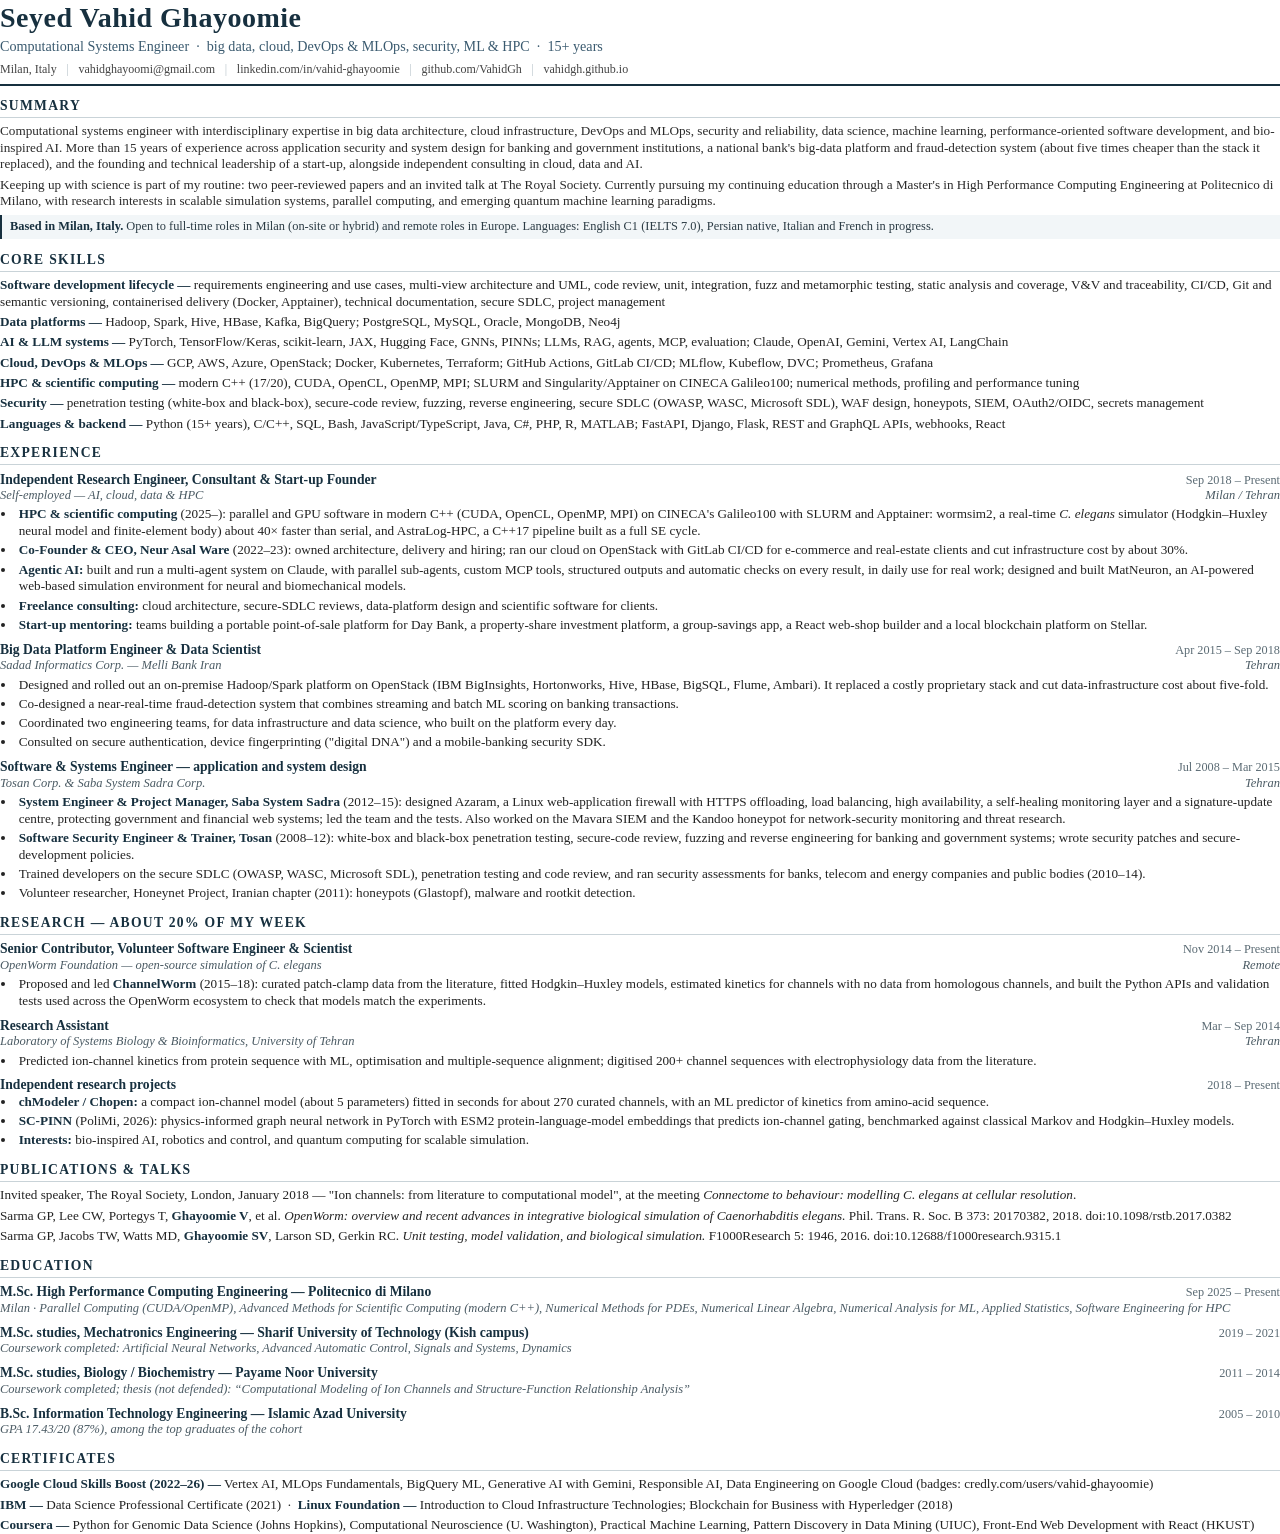
==== cv/cv.html @ 1db9ad7b "My one-page personal site" ====
<!DOCTYPE html>
<html lang="en">
<head>
<meta charset="UTF-8">
<meta name="robots" content="noindex">
<title>Seyed Vahid Ghayoomie — CV</title>
<!-- Source of CV-SeyedVahidGhayoomie.pdf (public version: no phone number).
     Rebuild:  python3 -m weasyprint cv/cv.html cv/CV-SeyedVahidGhayoomie.pdf  -->
<style>
  @page { size: A4; margin: 11mm 13mm 10mm 13mm; }
  * { box-sizing: border-box; }
  body { font-family: "Times New Roman", "Liberation Serif", Times, serif;
         font-size: 9.9pt; line-height: 1.26; color: #232323; margin: 0; }
  .name { font-size: 21pt; font-weight: 700; letter-spacing: .5px; color: #17303f; margin: 0 0 2pt 0; }
  .tagline { font-size: 10.6pt; color: #3a5a6f; margin: 0 0 5pt 0; }
  .contact { font-size: 9pt; color: #444; margin: 0 0 3pt 0; }
  .contact a { color: #444; text-decoration: none; }
  .contact .sep { color: #b7c3c9; margin: 0 5pt; }
  .header-rule { border: none; border-top: 1.6pt solid #17303f; margin: 5pt 0 8pt 0; }
  h2 { font-size: 10.2pt; letter-spacing: 1.3px; text-transform: uppercase; color: #17303f;
       font-weight: 700; margin: 9pt 0 4pt 0; padding-bottom: 2pt; border-bottom: .9pt solid #c9d3d8;
       page-break-after: avoid; break-after: avoid; }
  h2:first-of-type { margin-top: 0; }
  .summary { margin: 0 0 3pt 0; color: #2b2b2b; }
  .avail { margin: 4pt 0 0 0; padding: 3pt 6pt; background: #f2f6f8; border-left: 2.2pt solid #17303f;
           font-size: 9.3pt; color: #2b3b44; }
  .entry { margin-bottom: 5.5pt; }
  .entry-row, .entry-sub { break-after: avoid; page-break-after: avoid; }
  ul.bullets li { break-inside: avoid; page-break-inside: avoid; }
  .entry:last-child { margin-bottom: 0; }
  .entry-row { display: flex; justify-content: space-between; align-items: baseline; gap: 10pt; }
  .entry-title { font-weight: 700; font-size: 10.2pt; color: #17303f; }
  .entry-date { font-size: 9.2pt; color: #5b6b74; white-space: nowrap; }
  .entry-sub { display: flex; justify-content: space-between; align-items: baseline; font-style: italic;
               color: #4a5a63; font-size: 9.4pt; margin-bottom: 2pt; gap: 10pt; }
  ul.bullets { margin: 0; padding-left: 12pt; }
  ul.bullets li { margin-bottom: 2pt; padding-left: 2pt; }
  ul.bullets li:last-child { margin-bottom: 0; }
  .skills-row { margin-bottom: 2.8pt; }
  .skills-row:last-child { margin-bottom: 0; }
  .skills-label { font-weight: 700; color: #17303f; }
  .pub { margin: 0 0 3pt 0; }
  .pub:last-child { margin-bottom: 0; }
  .two { display: flex; gap: 14pt; }
  .two > div { flex: 1 1 0; }
  strong { color: #17303f; }
  a { color: #17303f; text-decoration: none; }
</style>
</head>
<body>
  <div class="name">Seyed Vahid Ghayoomie</div>
  <div class="tagline">Computational Systems Engineer &nbsp;·&nbsp; big data, cloud, DevOps &amp; MLOps, security, ML &amp; HPC &nbsp;·&nbsp; 15+ years</div>
  <div class="contact">
    Milan, Italy <span class="sep">|</span>
    <a href="mailto:vahidghayoomi@gmail.com">vahidghayoomi@gmail.com</a> <span class="sep">|</span>
    <a href="https://www.linkedin.com/in/vahid-ghayoomie">linkedin.com/in/vahid-ghayoomie</a> <span class="sep">|</span>
    <a href="https://github.com/VahidGh">github.com/VahidGh</a> <span class="sep">|</span>
    <a href="https://vahidgh.github.io">vahidgh.github.io</a>
  </div>
  <hr class="header-rule">

  <h2>Summary</h2>
  <p class="summary">Computational systems engineer with interdisciplinary expertise in big data architecture, cloud
  infrastructure, DevOps and MLOps, security and reliability, data science, machine learning, performance-oriented software
  development,
  and bio-inspired AI. More than 15 years of experience across application security and system design for banking and
  government institutions, a national bank's big-data platform and fraud-detection system (about five times cheaper than the
  stack it replaced), and the founding and technical leadership of a start-up, alongside independent consulting in cloud,
  data and AI.</p>
  <p class="summary">Keeping up with science is part of my routine: two peer-reviewed papers and an invited talk at The Royal
  Society. Currently pursuing my continuing education through a Master's in High Performance Computing Engineering at
  Politecnico di Milano, with research interests in scalable simulation systems, parallel computing, and emerging quantum
  machine learning paradigms.</p>
  <p class="avail"><strong>Based in Milan, Italy.</strong> Open to full-time roles in Milan (on-site or hybrid) and remote roles
  in Europe. Languages: English C1 (IELTS 7.0), Persian native, Italian and French in progress.</p>

  <h2>Core Skills</h2>
  <div class="skills-row"><span class="skills-label">Software development lifecycle —</span> requirements engineering and use
    cases, multi-view architecture and UML, code review, unit, integration, fuzz and metamorphic testing, static analysis and
    coverage, V&amp;V and traceability, CI/CD, Git and semantic versioning, containerised delivery (Docker, Apptainer),
    technical documentation, secure SDLC, project management</div>
  <div class="skills-row"><span class="skills-label">Data platforms —</span> Hadoop, Spark, Hive, HBase, Kafka, BigQuery; PostgreSQL,
    MySQL, Oracle, MongoDB, Neo4j</div>
  <div class="skills-row"><span class="skills-label">AI &amp; LLM systems —</span> PyTorch, TensorFlow/Keras, scikit-learn, JAX,
    Hugging Face, GNNs, PINNs; LLMs, RAG, agents, MCP, evaluation; Claude, OpenAI, Gemini, Vertex AI, LangChain</div>
  <div class="skills-row"><span class="skills-label">Cloud, DevOps &amp; MLOps —</span> GCP, AWS, Azure, OpenStack; Docker,
    Kubernetes, Terraform; GitHub Actions, GitLab CI/CD; MLflow, Kubeflow, DVC; Prometheus, Grafana</div>
  <div class="skills-row"><span class="skills-label">HPC &amp; scientific computing —</span> modern C++ (17/20), CUDA, OpenCL,
    OpenMP, MPI; SLURM and Singularity/Apptainer on CINECA Galileo100; numerical methods, profiling and performance
    tuning</div>
  <div class="skills-row"><span class="skills-label">Security —</span> penetration testing (white-box and black-box),
    secure-code review, fuzzing, reverse engineering, secure SDLC (OWASP, WASC, Microsoft SDL), WAF design, honeypots, SIEM,
    OAuth2/OIDC, secrets management</div>
  <div class="skills-row"><span class="skills-label">Languages &amp; backend —</span> Python (15+ years), C/C++, SQL, Bash,
    JavaScript/TypeScript, Java, C#, PHP, R, MATLAB; FastAPI, Django, Flask, REST and GraphQL APIs, webhooks, React</div>

  <h2>Experience</h2>
  <div class="entry">
    <div class="entry-row"><span class="entry-title">Independent Research Engineer, Consultant &amp; Start-up Founder</span><span class="entry-date">Sep 2018 – Present</span></div>
    <div class="entry-sub"><span>Self-employed — AI, cloud, data &amp; HPC</span><span>Milan / Tehran</span></div>
    <ul class="bullets">
      <li><strong>HPC &amp; scientific computing</strong> (2025–): parallel and GPU software in modern C++ (CUDA, OpenCL, OpenMP,
        MPI) on CINECA's Galileo100 with SLURM and Apptainer: wormsim2, a real-time <em>C. elegans</em> simulator (Hodgkin–Huxley
        neural model and finite-element body) about 40× faster than serial, and AstraLog-HPC, a C++17 pipeline built as a full
        SE cycle.</li>
      <li><strong>Co-Founder &amp; CEO, Neur Asal Ware</strong> (2022–23): owned architecture, delivery and hiring; ran our cloud on
        OpenStack with GitLab CI/CD for e-commerce and real-estate clients and cut infrastructure cost by about 30%.</li>
      <li><strong>Agentic AI:</strong> built and run a multi-agent system on Claude, with parallel sub-agents, custom MCP tools,
        structured outputs and automatic checks on every result, in daily use for real work; designed and built MatNeuron,
        an AI-powered web-based simulation environment for neural and biomechanical models.</li>
      <li><strong>Freelance consulting:</strong> cloud architecture, secure-SDLC reviews, data-platform design and scientific
        software for clients.</li>
      <li><strong>Start-up mentoring:</strong> teams building a portable point-of-sale platform for Day Bank, a
        property-share investment platform, a group-savings app, a React web-shop builder and a local blockchain platform on
        Stellar.</li>
    </ul>
  </div>
  <div class="entry">
    <div class="entry-row"><span class="entry-title">Big Data Platform Engineer &amp; Data Scientist</span><span class="entry-date">Apr 2015 – Sep 2018</span></div>
    <div class="entry-sub"><span>Sadad Informatics Corp. — Melli Bank Iran</span><span>Tehran</span></div>
    <ul class="bullets">
      <li>Designed and rolled out an on-premise Hadoop/Spark platform on OpenStack (IBM BigInsights, Hortonworks, Hive, HBase,
        BigSQL, Flume, Ambari). It replaced a costly proprietary stack and cut data-infrastructure cost about five-fold.</li>
      <li>Co-designed a near-real-time fraud-detection system that combines streaming and batch ML scoring on banking
        transactions.</li>
      <li>Coordinated two engineering teams, for data infrastructure and data science, who built on the platform every day.</li>
      <li>Consulted on secure authentication, device fingerprinting ("digital DNA") and a mobile-banking security SDK.</li>
    </ul>
  </div>
  <div class="entry">
    <div class="entry-row"><span class="entry-title">Software &amp; Systems Engineer — application and system design</span><span class="entry-date">Jul 2008 – Mar 2015</span></div>
    <div class="entry-sub"><span>Tosan Corp. &amp; Saba System Sadra Corp.</span><span>Tehran</span></div>
    <ul class="bullets">
      <li><strong>System Engineer &amp; Project Manager, Saba System Sadra</strong> (2012–15): designed Azaram, a Linux
        web-application firewall with HTTPS offloading, load balancing, high availability, a self-healing monitoring layer and
        a signature-update centre, protecting government and financial web systems; led the team and the tests. Also worked
        on the Mavara SIEM and the Kandoo honeypot for network-security monitoring and threat research.</li>
      <li><strong>Software Security Engineer &amp; Trainer, Tosan</strong> (2008–12): white-box and black-box penetration
        testing, secure-code review, fuzzing and reverse engineering for banking and government systems; wrote security
        patches and secure-development policies.</li>
      <li>Trained developers on the secure SDLC (OWASP, WASC, Microsoft SDL), penetration testing and code review, and ran
        security assessments for banks, telecom and energy companies and public bodies (2010–14).</li>
      <li>Volunteer researcher, Honeynet Project, Iranian chapter (2011): honeypots (Glastopf), malware and rootkit detection.</li>
    </ul>
  </div>

  <h2>Research — about 20% of my week</h2>
  <div class="entry">
    <div class="entry-row"><span class="entry-title">Senior Contributor, Volunteer Software Engineer &amp; Scientist</span><span class="entry-date">Nov 2014 – Present</span></div>
    <div class="entry-sub"><span>OpenWorm Foundation — open-source simulation of <em>C. elegans</em></span><span>Remote</span></div>
    <ul class="bullets">
      <li>Proposed and led <strong>ChannelWorm</strong> (2015–18): curated patch-clamp data from the literature, fitted
        Hodgkin–Huxley models, estimated kinetics for channels with no data from homologous channels, and built the Python
        APIs and validation tests used across the OpenWorm ecosystem to check that models match the experiments.</li>
    </ul>
  </div>
  <div class="entry">
    <div class="entry-row"><span class="entry-title">Research Assistant</span><span class="entry-date">Mar – Sep 2014</span></div>
    <div class="entry-sub"><span>Laboratory of Systems Biology &amp; Bioinformatics, University of Tehran</span><span>Tehran</span></div>
    <ul class="bullets">
      <li>Predicted ion-channel kinetics from protein sequence with ML, optimisation and multiple-sequence alignment; digitised
        200+ channel sequences with electrophysiology data from the literature.</li>
    </ul>
  </div>
  <div class="entry">
    <div class="entry-row"><span class="entry-title">Independent research projects</span><span class="entry-date">2018 – Present</span></div>
    <ul class="bullets">
      <li><strong>chModeler / Chopen:</strong> a compact ion-channel model (about 5 parameters) fitted in seconds for about
        270 curated channels, with an ML predictor of kinetics from amino-acid sequence.</li>
      <li><strong>SC-PINN</strong> (PoliMi, 2026): physics-informed graph neural network in PyTorch with ESM2
        protein-language-model embeddings that predicts ion-channel gating, benchmarked against classical Markov and
        Hodgkin–Huxley models.</li>
      <li><strong>Interests:</strong> bio-inspired AI, robotics and control, and quantum computing for scalable simulation.</li>
    </ul>
  </div>

  <h2>Publications &amp; Talks</h2>
  <p class="pub">Invited speaker, The Royal Society, London, January 2018 — "Ion channels: from literature to computational
    model", at the meeting <em>Connectome to behaviour: modelling C. elegans at cellular resolution</em>.</p>
  <p class="pub">Sarma GP, Lee CW, Portegys T, <strong>Ghayoomie V</strong>, et al. <em>OpenWorm: overview and recent advances
    in integrative biological simulation of Caenorhabditis elegans.</em> Phil. Trans. R. Soc. B 373: 20170382, 2018.
    doi:10.1098/rstb.2017.0382</p>
  <p class="pub">Sarma GP, Jacobs TW, Watts MD, <strong>Ghayoomie SV</strong>, Larson SD, Gerkin RC. <em>Unit testing, model
    validation, and biological simulation.</em> F1000Research 5: 1946, 2016. doi:10.12688/f1000research.9315.1</p>

  <h2>Education</h2>
  <div class="entry">
    <div class="entry-row"><span class="entry-title">M.Sc. High Performance Computing Engineering — Politecnico di Milano</span><span class="entry-date">Sep 2025 – Present</span></div>
    <div class="entry-sub"><span>Milan · Parallel Computing (CUDA/OpenMP), Advanced Methods for Scientific Computing (modern C++),
      Numerical Methods for PDEs, Numerical Linear Algebra, Numerical Analysis for ML, Applied Statistics, Software Engineering for HPC</span></div>
  </div>
  <div class="entry">
    <div class="entry-row"><span class="entry-title">M.Sc. studies, Mechatronics Engineering — Sharif University of Technology (Kish campus)</span><span class="entry-date">2019 – 2021</span></div>
    <div class="entry-sub"><span>Coursework completed: Artificial Neural Networks, Advanced Automatic Control, Signals and Systems, Dynamics</span></div>
  </div>
  <div class="entry">
    <div class="entry-row"><span class="entry-title">M.Sc. studies, Biology / Biochemistry — Payame Noor University</span><span class="entry-date">2011 – 2014</span></div>
    <div class="entry-sub"><span>Coursework completed; thesis (not defended): “Computational Modeling of Ion Channels and
      Structure-Function Relationship Analysis”</span></div>
  </div>
  <div class="entry">
    <div class="entry-row"><span class="entry-title">B.Sc. Information Technology Engineering — Islamic Azad University</span><span class="entry-date">2005 – 2010</span></div>
    <div class="entry-sub"><span>GPA 17.43/20 (87%), among the top graduates of the cohort</span></div>
  </div>

  <h2>Certificates</h2>
  <div class="skills-row"><span class="skills-label">Google Cloud Skills Boost (2022–26) —</span> Vertex AI, MLOps Fundamentals,
    BigQuery ML, Generative AI with Gemini, Responsible AI, Data Engineering on Google Cloud (badges:
    credly.com/users/vahid-ghayoomie)</div>
  <div class="skills-row"><span class="skills-label">IBM —</span> Data Science Professional Certificate (2021) &nbsp;·&nbsp;
    <span class="skills-label">Linux Foundation —</span> Introduction to Cloud Infrastructure Technologies; Blockchain for
    Business with Hyperledger (2018)</div>
  <div class="skills-row"><span class="skills-label">Coursera —</span> Python for Genomic Data Science (Johns Hopkins),
    Computational Neuroscience (U. Washington), Practical Machine Learning, Pattern Discovery in Data Mining (UIUC), Front-End
    Web Development with React (HKUST)</div>
</body>
</html>
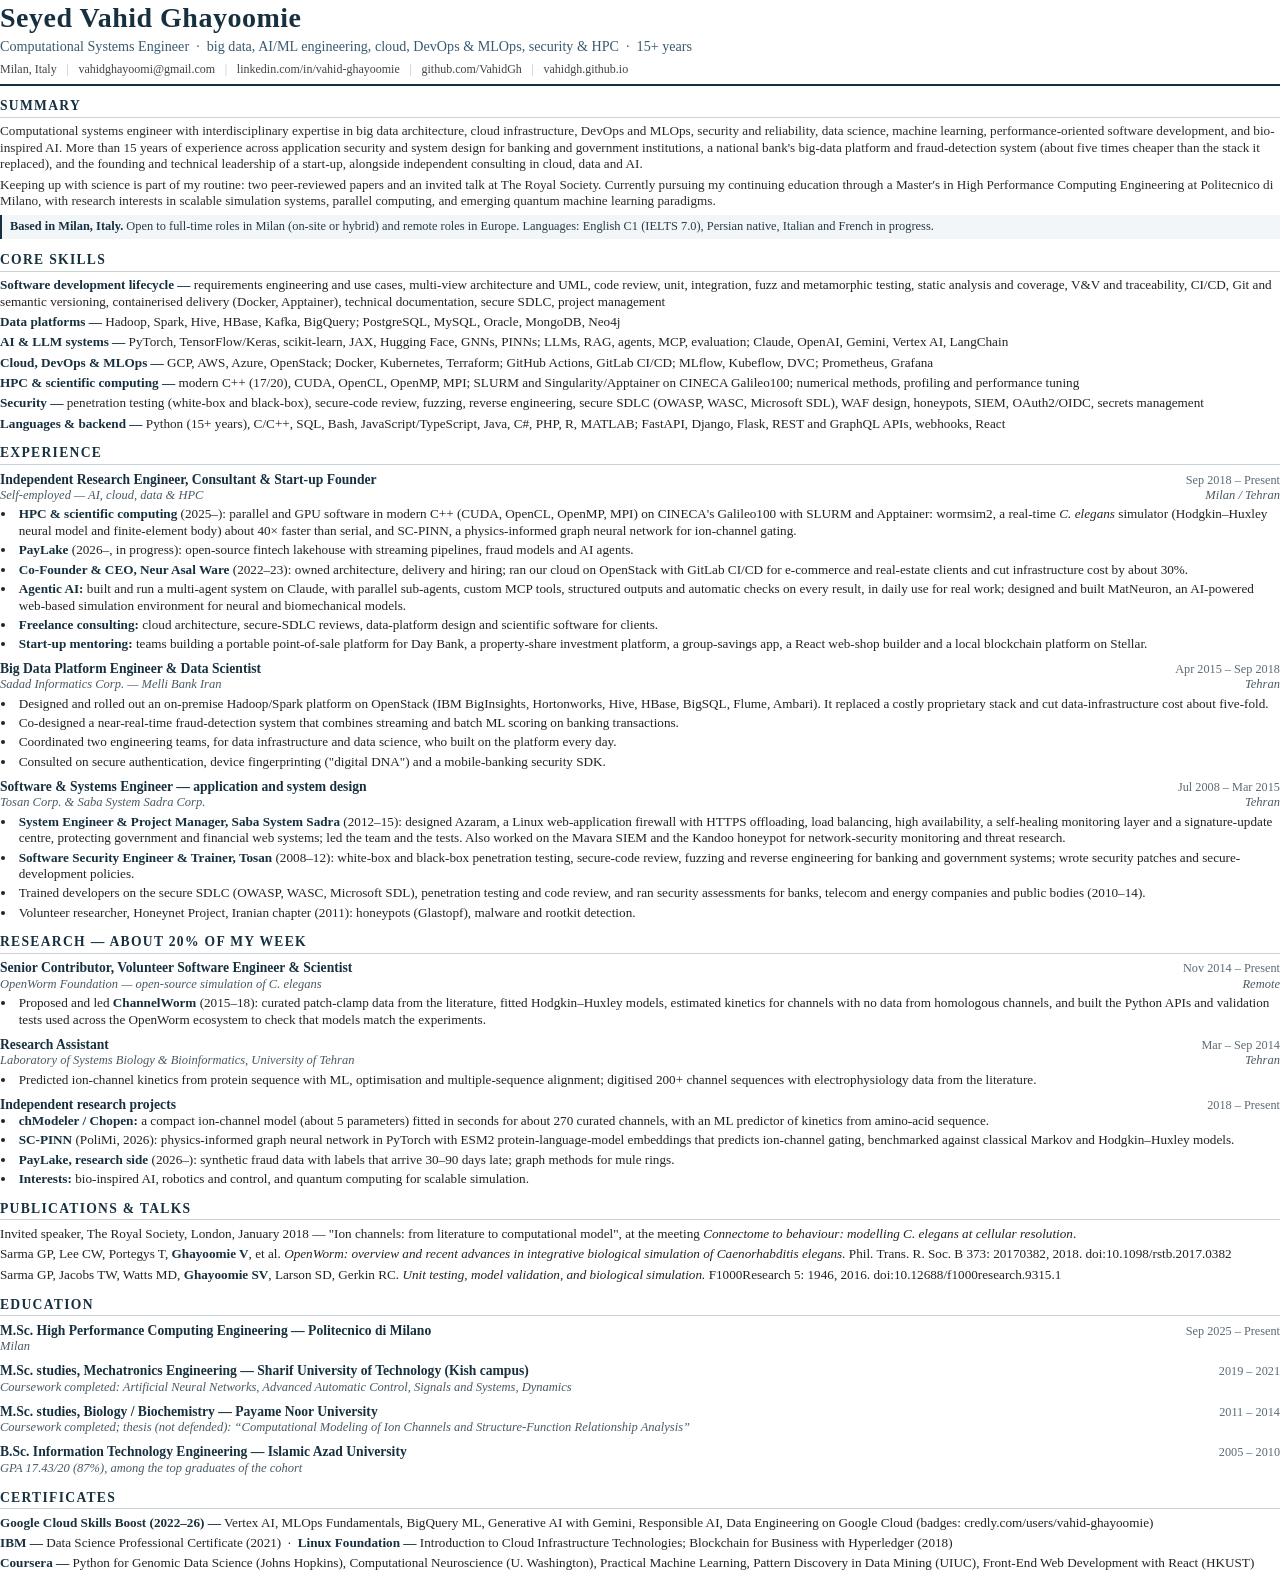
==== commit d1ac3d0d: "Name in hero and header, SC-PINN, PayLake research, CV update" ====
--- a/cv/cv.html
+++ b/cv/cv.html
@@ -49,7 +49,7 @@
 </head>
 <body>
   <div class="name">Seyed Vahid Ghayoomie</div>
-  <div class="tagline">Computational Systems Engineer &nbsp;·&nbsp; big data, cloud, DevOps &amp; MLOps, security, ML &amp; HPC &nbsp;·&nbsp; 15+ years</div>
+  <div class="tagline">Computational Systems Engineer &nbsp;·&nbsp; big data, AI/ML engineering, cloud, DevOps &amp; MLOps, security &amp; HPC &nbsp;·&nbsp; 15+ years</div>
   <div class="contact">
     Milan, Italy <span class="sep">|</span>
     <a href="mailto:vahidghayoomi@gmail.com">vahidghayoomi@gmail.com</a> <span class="sep">|</span>
@@ -101,8 +101,9 @@
     <ul class="bullets">
       <li><strong>HPC &amp; scientific computing</strong> (2025–): parallel and GPU software in modern C++ (CUDA, OpenCL, OpenMP,
         MPI) on CINECA's Galileo100 with SLURM and Apptainer: wormsim2, a real-time <em>C. elegans</em> simulator (Hodgkin–Huxley
-        neural model and finite-element body) about 40× faster than serial, and AstraLog-HPC, a C++17 pipeline built as a full
-        SE cycle.</li>
+        neural model and finite-element body) about 40× faster than serial, and SC-PINN, a physics-informed graph neural network for
+        ion-channel gating.</li>
+      <li><strong>PayLake</strong> (2026–, in progress): open-source fintech lakehouse with streaming pipelines, fraud models and AI agents.</li>
       <li><strong>Co-Founder &amp; CEO, Neur Asal Ware</strong> (2022–23): owned architecture, delivery and hiring; ran our cloud on
         OpenStack with GitLab CI/CD for e-commerce and real-estate clients and cut infrastructure cost by about 30%.</li>
       <li><strong>Agentic AI:</strong> built and run a multi-agent system on Claude, with parallel sub-agents, custom MCP tools,
@@ -170,6 +171,7 @@
       <li><strong>SC-PINN</strong> (PoliMi, 2026): physics-informed graph neural network in PyTorch with ESM2
         protein-language-model embeddings that predicts ion-channel gating, benchmarked against classical Markov and
         Hodgkin–Huxley models.</li>
+      <li><strong>PayLake, research side</strong> (2026–): synthetic fraud data with labels that arrive 30–90 days late; graph methods for mule rings.</li>
       <li><strong>Interests:</strong> bio-inspired AI, robotics and control, and quantum computing for scalable simulation.</li>
     </ul>
   </div>
@@ -186,8 +188,7 @@
   <h2>Education</h2>
   <div class="entry">
     <div class="entry-row"><span class="entry-title">M.Sc. High Performance Computing Engineering — Politecnico di Milano</span><span class="entry-date">Sep 2025 – Present</span></div>
-    <div class="entry-sub"><span>Milan · Parallel Computing (CUDA/OpenMP), Advanced Methods for Scientific Computing (modern C++),
-      Numerical Methods for PDEs, Numerical Linear Algebra, Numerical Analysis for ML, Applied Statistics, Software Engineering for HPC</span></div>
+    <div class="entry-sub"><span>Milan</span></div>
   </div>
   <div class="entry">
     <div class="entry-row"><span class="entry-title">M.Sc. studies, Mechatronics Engineering — Sharif University of Technology (Kish campus)</span><span class="entry-date">2019 – 2021</span></div>
